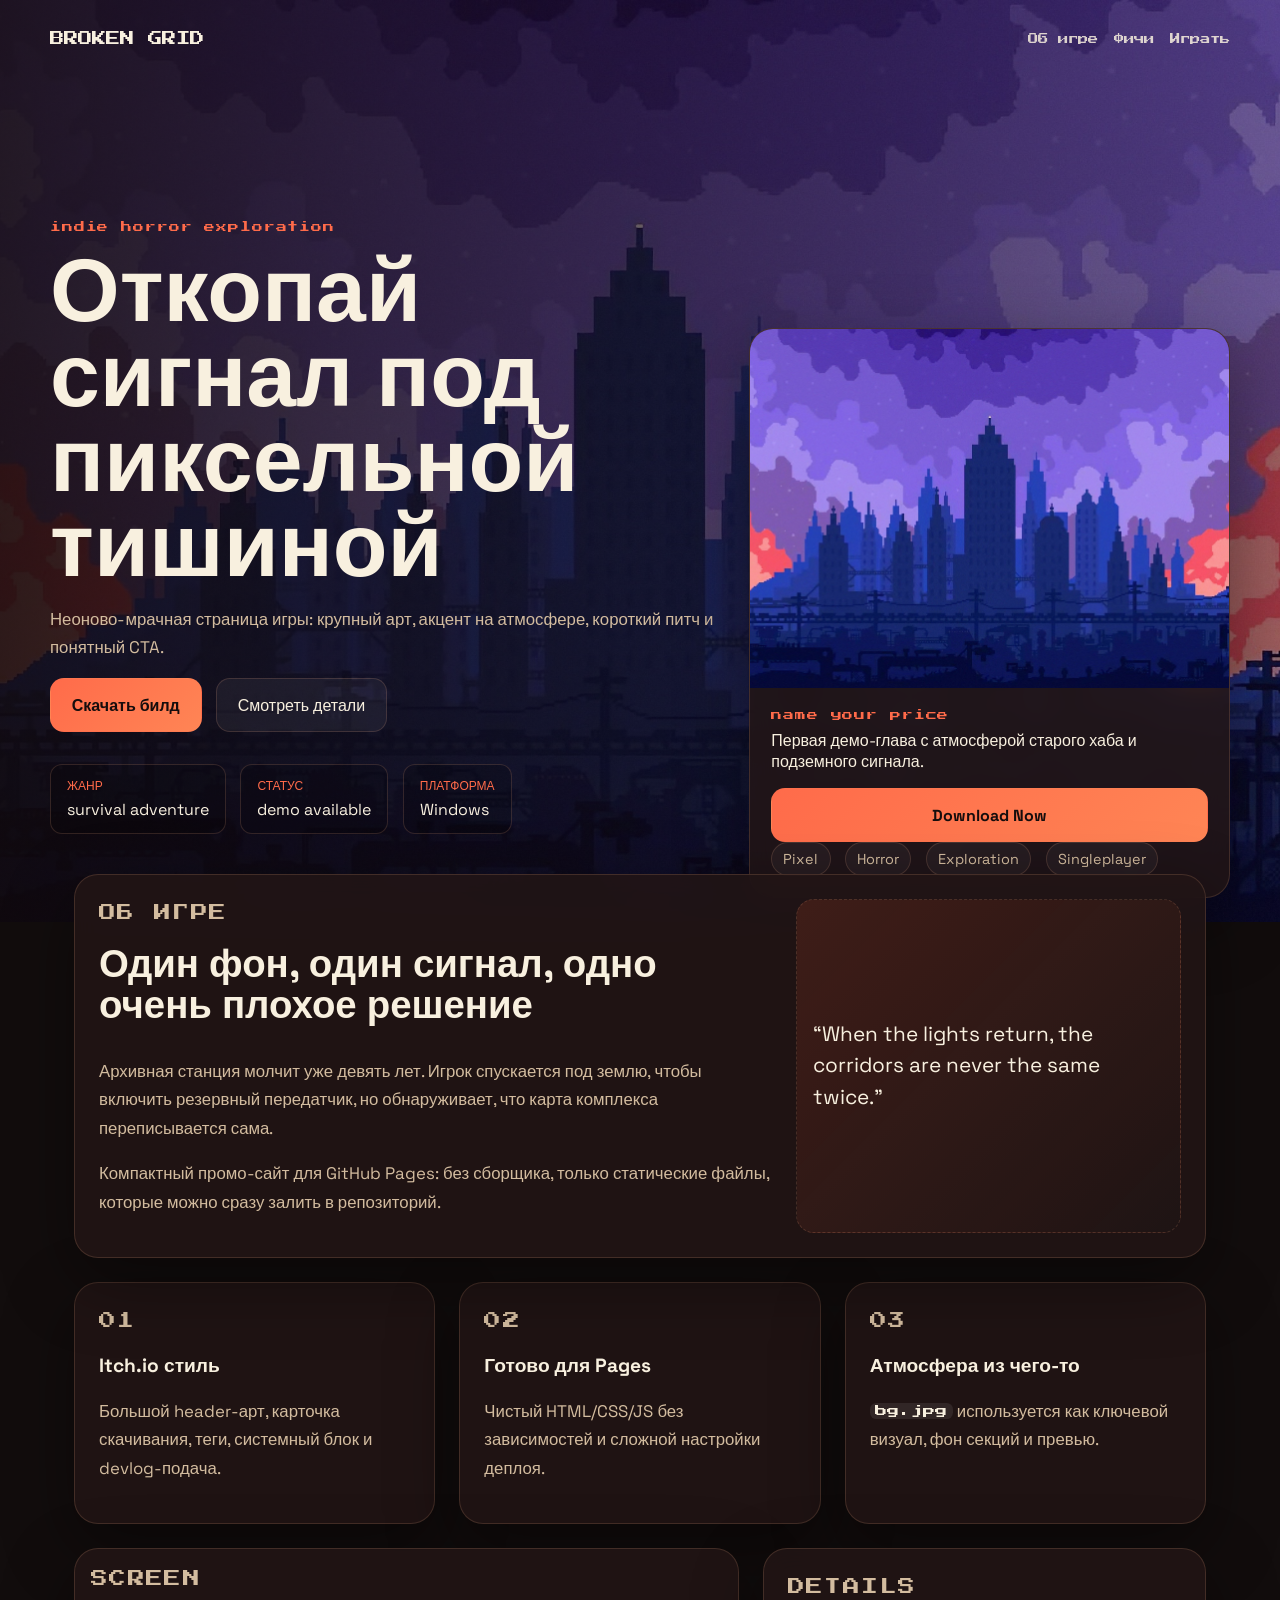
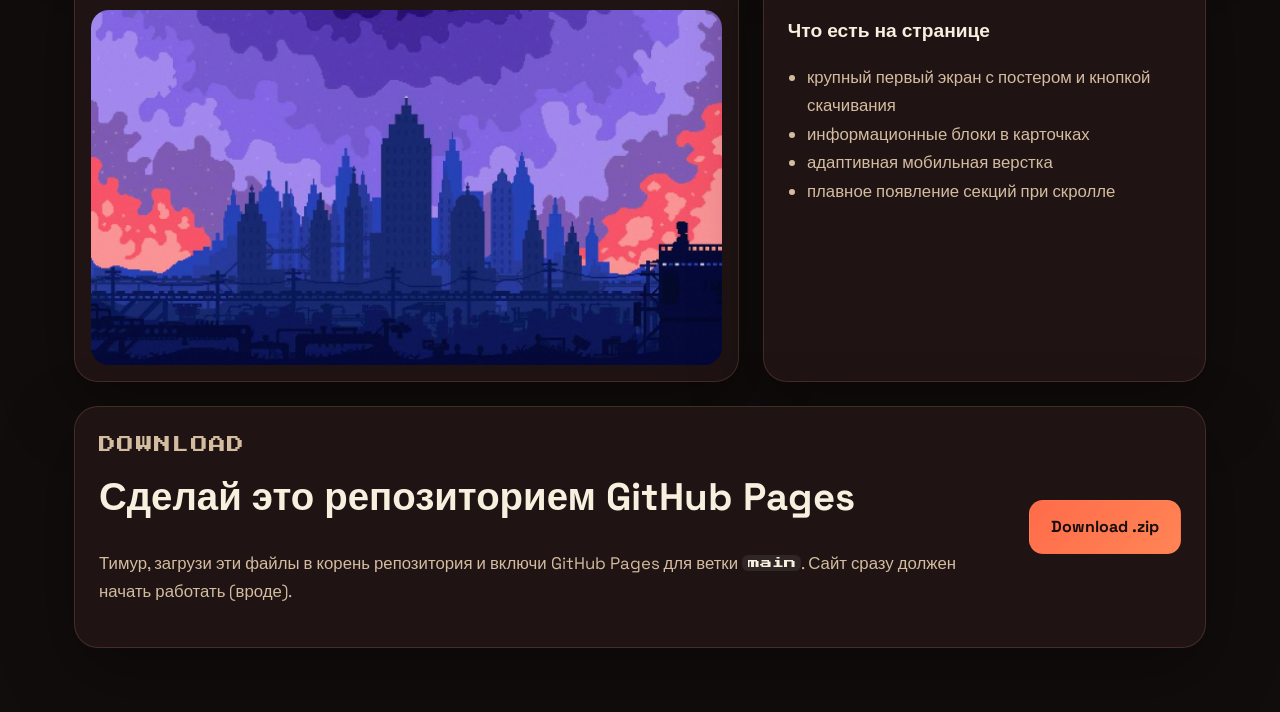
==== docs/index.html @ 84c924e5 "Add files via upload" ====
<!doctype html>
<html lang="ru">
  <head>
    <meta charset="UTF-8" />
    <meta name="viewport" content="width=device-width, initial-scale=1.0" />
    <title>BROKEN GRID</title>
    <meta
      name="description"
      content="Страница игры; Pages: трейлер, особенности, лор и кнопка запуска."
    />
    <link rel="preconnect" href="https://fonts.googleapis.com" />
    <link rel="preconnect" href="https://fonts.gstatic.com" crossorigin />
    <link
      href="https://fonts.googleapis.com/css2?family=Press+Start+2P&family=Space+Grotesk:wght@400;500;700&display=swap"
      rel="stylesheet"
    />
    <link rel="stylesheet" href="./styles.css" />
  </head>
  <body>
    <div class="page-shell">
      <header class="hero">
        <nav class="topbar">
          <a class="brand" href="#top">BROKEN GRID</a>
          <div class="topbar-links">
            <a href="#about">Об игре</a>
            <a href="#features">Фичи</a>
            <a href="#download">Играть</a>
          </div>
        </nav>

        <section class="hero-content" id="top">
          <div class="hero-copy">
            <p class="eyebrow">indie horror exploration</p>
            <h1>Откопай сигнал под пиксельной тишиной</h1>
            <p class="lead">
              Неоново-мрачная страница игры: крупный арт, акцент на
              атмосфере, короткий питч и понятный CTA.
            </p>
            <div class="hero-actions">
              <a class="button primary" href=https://drive.google.com/file/d/1cCQJC-DwzniLX0zbz59uKaA6DCs9H0Q5/view?usp=drive_link>Скачать билд</a>
              <a class="button secondary" href="#about">Смотреть детали</a>
            </div>
            <ul class="stats">
              <li><span>жанр</span> survival adventure</li>
              <li><span>статус</span> demo available</li>
              <li><span>платформа</span> Windows </li>
            </ul>
          </div>

          <aside class="purchase-card">
            <div class="cover-frame">
              <img src="./bg.jpg" alt="Постер игры BROKEN GRID" />
            </div>
            <div class="purchase-meta">
              <p class="price">name your price</p>
              <p class="meta-note">Первая демо-глава с атмосферой старого хаба и подземного сигнала.</p>
              <a class="button primary wide" href="#download">Download Now</a>
              <div class="tags">
                <span>Pixel</span>
                <span>Horror</span>
                <span>Exploration</span>
                <span>Singleplayer</span>
              </div>
            </div>
          </aside>
        </section>
      </header>

      <main class="content">
        <section class="panel story-panel" id="about">
          <div class="panel-copy">
            <p class="section-label">ОБ ИГРЕ</p>
            <h2>Один фон, один сигнал, одно очень плохое решение</h2>
            <p>
              Архивная станция молчит уже девять лет. Игрок спускается под землю,
              чтобы включить резервный передатчик, но обнаруживает, что карта
              комплекса переписывается сама.
            </p>
            <p>
              Компактный промо-сайт для GitHub Pages:
              без сборщика, только статические файлы, которые можно сразу залить в репозиторий.
            </p>
          </div>
          <div class="story-quote">
            <p>
              “When the lights return, the corridors are never the same twice.”
            </p>
          </div>
        </section>

        <section class="feature-grid" id="features">
          <article class="panel feature">
            <p class="section-label">01</p>
            <h3>Itch.io стиль</h3>
            <p>Большой header-арт, карточка скачивания, теги, системный блок и devlog-подача.</p>
          </article>
          <article class="panel feature">
            <p class="section-label">02</p>
            <h3>Готово для Pages</h3>
            <p>Чистый HTML/CSS/JS без зависимостей и сложной настройки деплоя.</p>
          </article>
          <article class="panel feature">
            <p class="section-label">03</p>
            <h3>Атмосфера из чего-то</h3>
            <p><code>bg.jpg</code> используется как ключевой визуал, фон секций и превью.</p>
          </article>
        </section>

        <section class="media-layout">
          <div class="panel media-card">
            <p class="section-label">SCREEN</p>
            <img src="./bg.jpg" alt="Скриншот игрового окружения" />
          </div>
          <div class="panel details-card">
            <p class="section-label">DETAILS</p>
            <h3>Что есть на странице</h3>
            <ul class="detail-list">
              <li>крупный первый экран с постером и кнопкой скачивания</li>
              <li>информационные блоки в карточках</li>
              <li>адаптивная мобильная верстка</li>
              <li>плавное появление секций при скролле</li>
            </ul>
          </div>
        </section>

        <section class="panel download-panel" id="download">
          <div>
            <p class="section-label">DOWNLOAD</p>
            <h2>Сделай это репозиторием GitHub Pages</h2>
            <p>
              Тимур, загрузи эти файлы в корень репозитория и включи GitHub Pages для ветки
              <code>main</code>. Сайт сразу должен начать работать (вроде).
            </p>
          </div>
          <div class="download-actions">
            <a class="button primary" href="#">Download .zip</a>
            <!-- <a class="button secondary" href="#">Run Web Demo</a> -->
          </div>
        </section>
      </main>
    </div>

    <script src="./script.js"></script>
  </body>
</html>
---- docs/styles.css ----
:root {
  --bg: #120d0d;
  --panel: rgba(34, 21, 21, 0.86);
  --panel-strong: rgba(27, 15, 15, 0.94);
  --text: #f8f0df;
  --muted: #d3bc9f;
  --accent: #ff6b4a;
  --accent-strong: #ff8555;
  --line: rgba(255, 180, 140, 0.16);
  --shadow: 0 24px 70px rgba(0, 0, 0, 0.38);
}

* {
  box-sizing: border-box;
}

html {
  scroll-behavior: smooth;
}

body {
  margin: 0;
  min-width: 320px;
  font-family: "Space Grotesk", sans-serif;
  color: var(--text);
  background:
    linear-gradient(rgba(18, 13, 13, 0.38), rgba(18, 13, 13, 0.92)),
    radial-gradient(circle at top, rgba(255, 108, 74, 0.18), transparent 30%),
    var(--bg);
}

body::before {
  content: "";
  position: fixed;
  inset: 0;
  background:
    linear-gradient(rgba(255, 255, 255, 0.02) 1px, transparent 1px),
    linear-gradient(90deg, rgba(255, 255, 255, 0.02) 1px, transparent 1px);
  background-size: 28px 28px;
  pointer-events: none;
  opacity: 0.28;
}

.page-shell {
  position: relative;
  isolation: isolate;
}

.hero {
  min-height: 100vh;
  padding: 1.5rem;
  background:
    linear-gradient(90deg, rgba(17, 9, 9, 0.88), rgba(17, 9, 9, 0.4)),
    url("./bg.jpg") center/cover no-repeat;
}

.topbar,
.hero-content,
.content {
  width: min(1180px, 100%);
  margin: 0 auto;
}

.topbar {
  display: flex;
  align-items: center;
  justify-content: space-between;
  gap: 1rem;
  padding: 0.5rem 0 2rem;
}

.brand,
.topbar-links a,
.eyebrow,
.section-label,
.price {
  font-family: "Press Start 2P", monospace;
}

.brand,
.topbar-links a {
  color: var(--text);
  text-decoration: none;
}

.brand {
  font-size: 0.9rem;
}

.topbar-links {
  display: flex;
  gap: 1rem;
  flex-wrap: wrap;
}

.topbar-links a {
  font-size: 0.65rem;
  opacity: 0.85;
}

.hero-content {
  display: grid;
  grid-template-columns: 1.25fr 0.9fr;
  gap: 2rem;
  align-items: end;
  min-height: calc(100vh - 80px);
}

.hero-content > *,
.feature-grid > *,
.media-layout > * {
  min-width: 0;
}

.hero-copy {
  max-width: 700px;
  padding: 2rem 0 4rem;
}

.eyebrow,
.section-label,
.price {
  color: var(--accent);
  font-size: 0.68rem;
  letter-spacing: 0.08em;
}

h1,
h2,
h3,
p,
li {
  margin-top: 0;
}

code {
  padding: 0.12rem 0.35rem;
  border-radius: 0.4rem;
  background: rgba(255, 255, 255, 0.08);
  color: var(--text);
  font-family: "Press Start 2P", monospace;
  font-size: 0.72em;
}

h1 {
  max-width: 12ch;
  margin: 1rem 0;
  font-size: clamp(2.8rem, 7vw, 6.4rem);
  line-height: 0.95;
}

h2 {
  font-size: clamp(1.8rem, 3vw, 3rem);
  line-height: 1.05;
}

h3 {
  font-size: 1.2rem;
}

.lead,
.panel p,
.detail-list {
  color: var(--muted);
  font-size: 1.05rem;
  line-height: 1.7;
}

.hero-actions,
.download-actions,
.tags,
.stats {
  display: flex;
  gap: 0.9rem;
  flex-wrap: wrap;
}

.button {
  display: inline-flex;
  align-items: center;
  justify-content: center;
  min-height: 52px;
  padding: 0.95rem 1.3rem;
  border: 1px solid var(--line);
  border-radius: 14px;
  color: var(--text);
  text-decoration: none;
  transition:
    transform 180ms ease,
    background 180ms ease,
    border-color 180ms ease;
}

.button:hover {
  transform: translateY(-2px);
}

.button.primary {
  background: linear-gradient(135deg, var(--accent), var(--accent-strong));
  border-color: transparent;
  color: #160d0d;
  font-weight: 700;
}

.button.secondary {
  background: rgba(255, 255, 255, 0.05);
}

.wide {
  width: 100%;
}

.stats {
  margin: 2rem 0 0;
  padding: 0;
  list-style: none;
}

.stats li {
  padding: 0.8rem 1rem;
  border: 1px solid var(--line);
  border-radius: 12px;
  background: rgba(0, 0, 0, 0.18);
}

.stats span {
  display: block;
  margin-bottom: 0.35rem;
  color: var(--accent);
  font-size: 0.75rem;
  text-transform: uppercase;
}

.purchase-card,
.panel {
  border: 1px solid var(--line);
  border-radius: 24px;
  background: var(--panel);
  box-shadow: var(--shadow);
  backdrop-filter: blur(12px);
  overflow: hidden;
}

.cover-frame {
  aspect-ratio: 4 / 3;
  overflow: hidden;
}

.cover-frame img {
  width: 100%;
  height: 100%;
  object-fit: cover;
  display: block;
}

.purchase-meta {
  padding: 1.3rem;
}

.meta-note {
  margin-bottom: 1rem;
}

.tags span {
  padding: 0.45rem 0.7rem;
  border-radius: 999px;
  border: 1px solid var(--line);
  background: rgba(255, 255, 255, 0.04);
  font-size: 0.9rem;
  color: var(--muted);
}

.content {
  padding: 2rem 1.5rem 4rem;
}

.panel {
  padding: 1.5rem;
}

.story-panel,
.media-layout,
.download-panel {
  display: grid;
  gap: 1.5rem;
}

.story-panel {
  grid-template-columns: 1.4fr 0.8fr;
  margin-top: -5rem;
  position: relative;
  z-index: 1;
}

.story-quote {
  display: flex;
  align-items: center;
  padding: 1rem;
  border: 1px dashed var(--line);
  border-radius: 18px;
  background:
    linear-gradient(135deg, rgba(255, 107, 74, 0.16), rgba(255, 255, 255, 0.02)),
    var(--panel-strong);
}

.story-quote p {
  margin: 0;
  color: var(--text);
  font-size: 1.3rem;
  line-height: 1.5;
}

.feature-grid {
  display: grid;
  grid-template-columns: repeat(3, 1fr);
  gap: 1.5rem;
  margin: 1.5rem 0;
}

.media-layout {
  grid-template-columns: 1.2fr 0.8fr;
}

.media-card {
  padding: 1rem;
}

.media-card img {
  display: block;
  width: 100%;
  height: auto;
  aspect-ratio: 16 / 9;
  object-fit: cover;
  border-radius: 18px;
}

.detail-list {
  margin: 0;
  padding-left: 1.2rem;
}

.download-panel {
  grid-template-columns: 1.2fr auto;
  align-items: center;
  margin-top: 1.5rem;
}

.reveal {
  opacity: 0;
  transform: translateY(24px);
  transition:
    opacity 450ms ease,
    transform 450ms ease;
}

.reveal.is-visible {
  opacity: 1;
  transform: translateY(0);
}

@media (max-width: 980px) {
  .hero-content,
  .story-panel,
  .feature-grid,
  .media-layout,
  .download-panel {
    grid-template-columns: 1fr;
  }

  .story-panel {
    margin-top: -2.5rem;
  }

  .purchase-card {
    max-width: 540px;
  }

  .media-card img {
    aspect-ratio: 16 / 10;
  }
}

@media (max-width: 640px) {
  .hero,
  .content {
    padding-left: 1rem;
    padding-right: 1rem;
  }

  .topbar {
    align-items: flex-start;
    flex-direction: column;
    padding-bottom: 1rem;
  }

  .brand {
    font-size: 0.75rem;
  }

  .topbar-links a,
  .eyebrow,
  .section-label,
  .price {
    font-size: 0.55rem;
  }

  h1 {
    max-width: none;
  }

  .lead,
  .panel p,
  .detail-list {
    font-size: 0.98rem;
  }

  .button {
    width: 100%;
  }

  .media-card img {
    aspect-ratio: 4 / 3;
  }
}
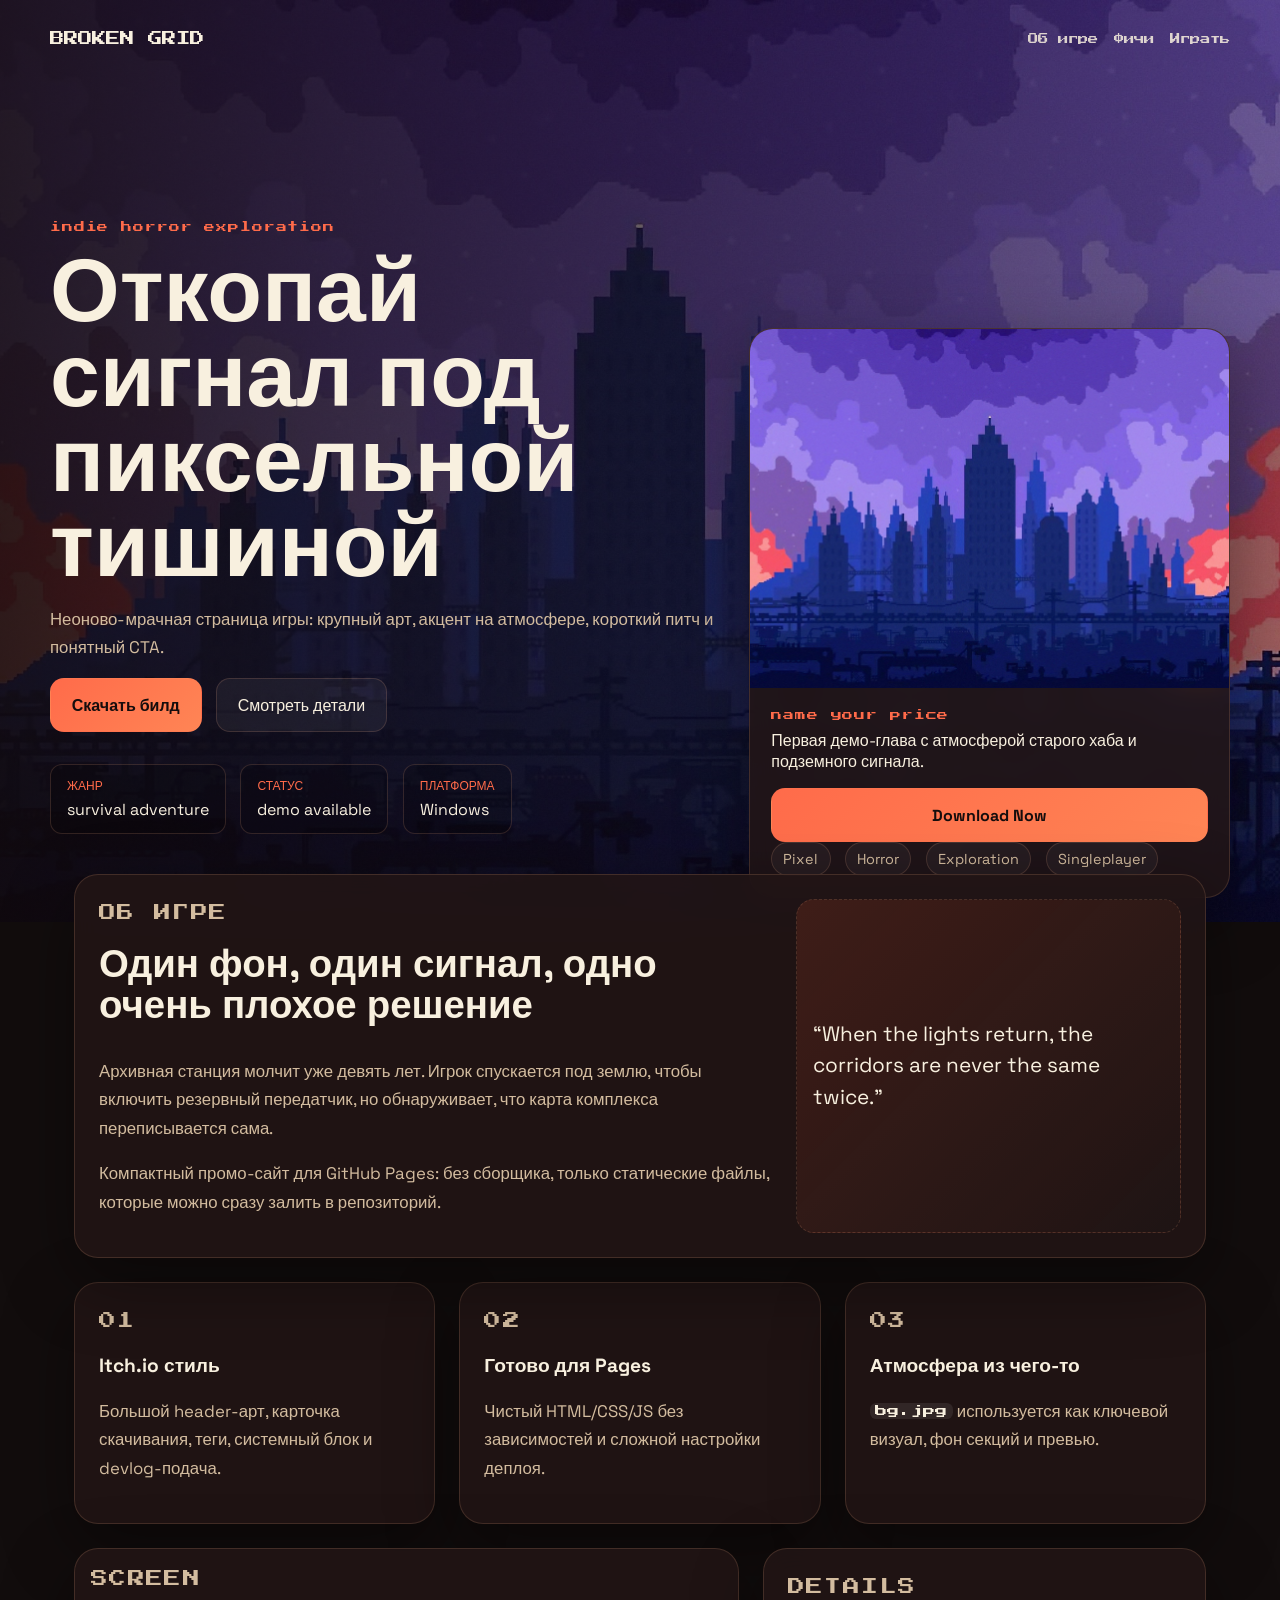
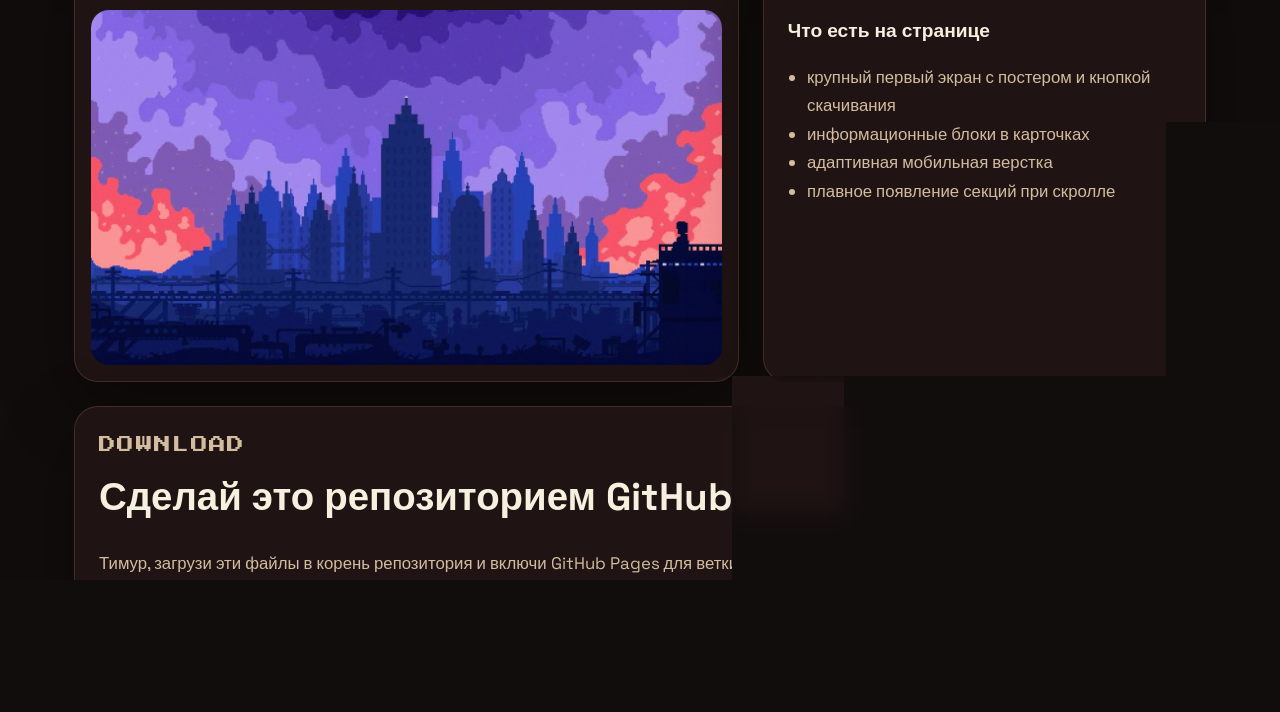
==== commit c6828e6a: "Update index.html" ====
--- a/docs/index.html
+++ b/docs/index.html
@@ -37,7 +37,7 @@
               атмосфере, короткий питч и понятный CTA.
             </p>
             <div class="hero-actions">
-              <a class="button primary" href=https://drive.google.com/file/d/1cCQJC-DwzniLX0zbz59uKaA6DCs9H0Q5/view?usp=drive_link>Скачать билд</a>
+              <a class="button primary" href=https://drive.google.com/file/d/1jmwDjTha9ejDt3h5dbZzUNZtJuYs-OEx/view?usp=sharing>Скачать билд</a>
               <a class="button secondary" href="#about">Смотреть детали</a>
             </div>
             <ul class="stats">
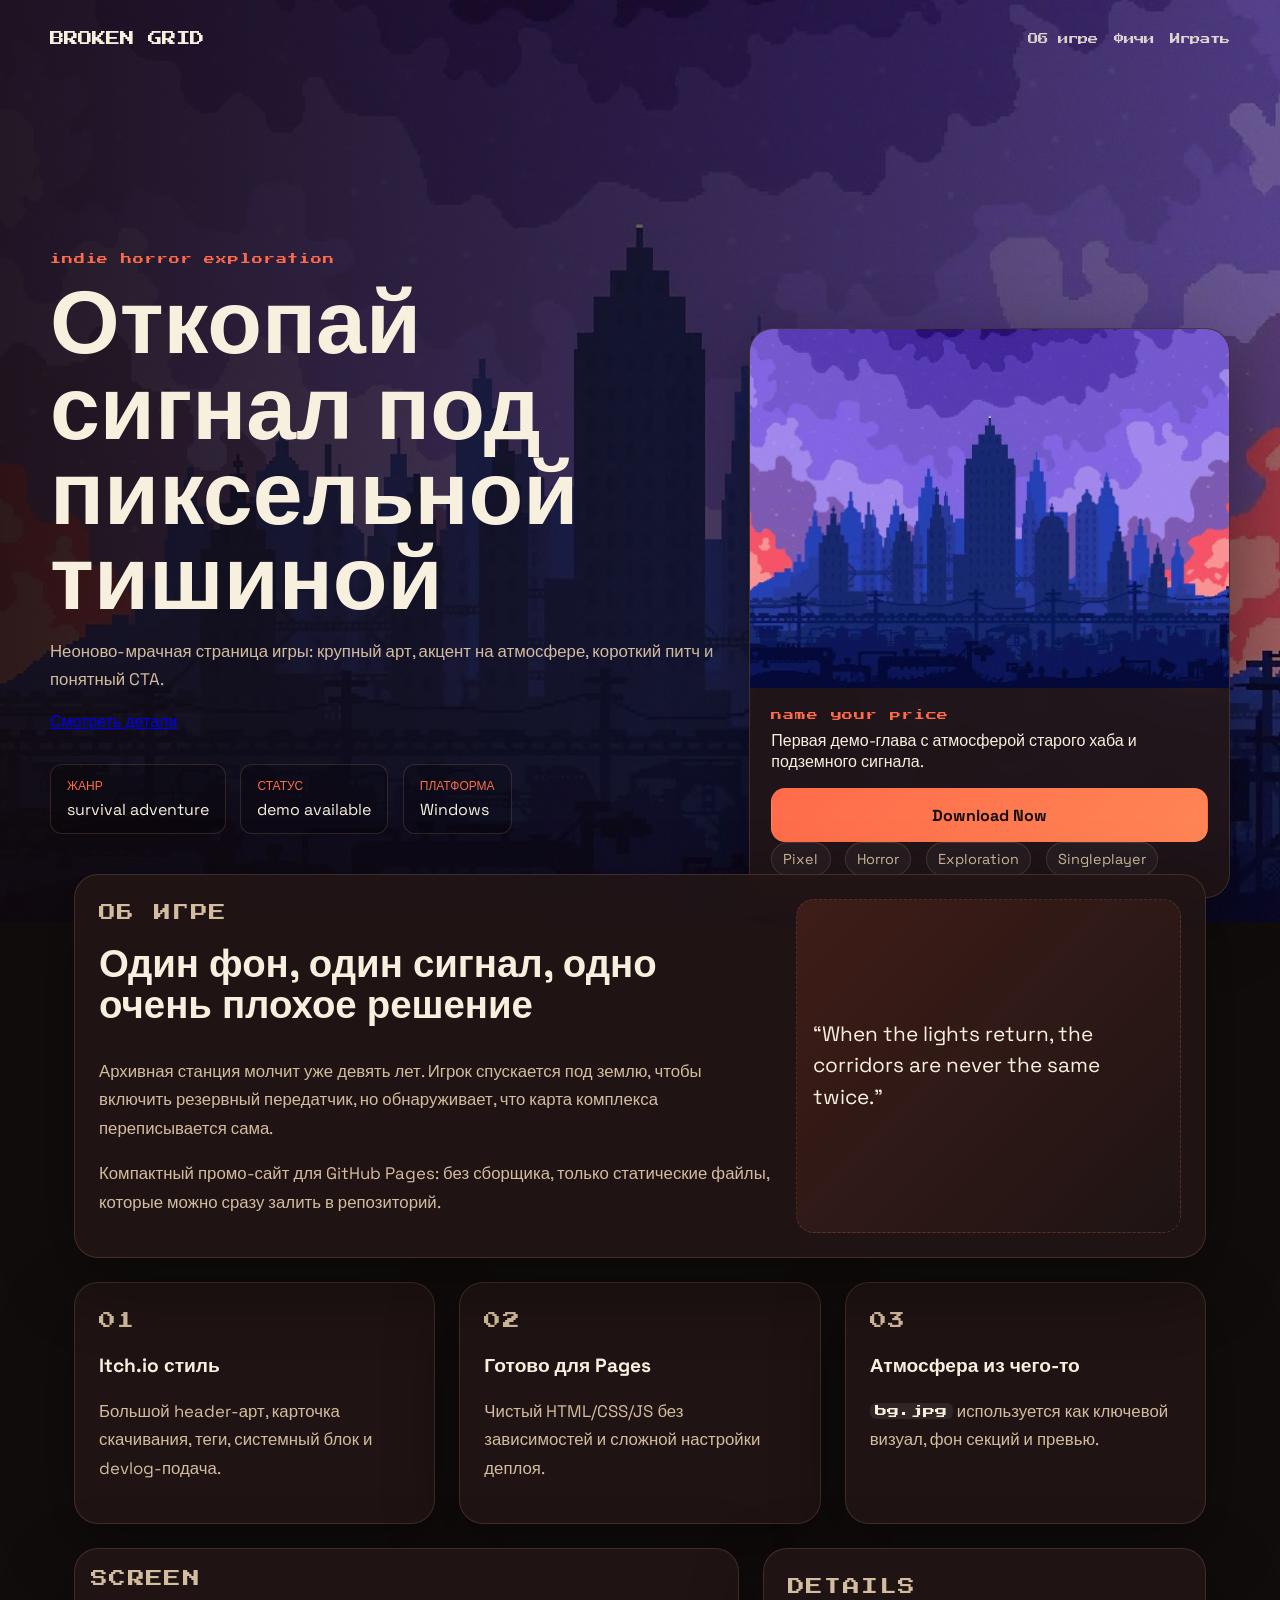
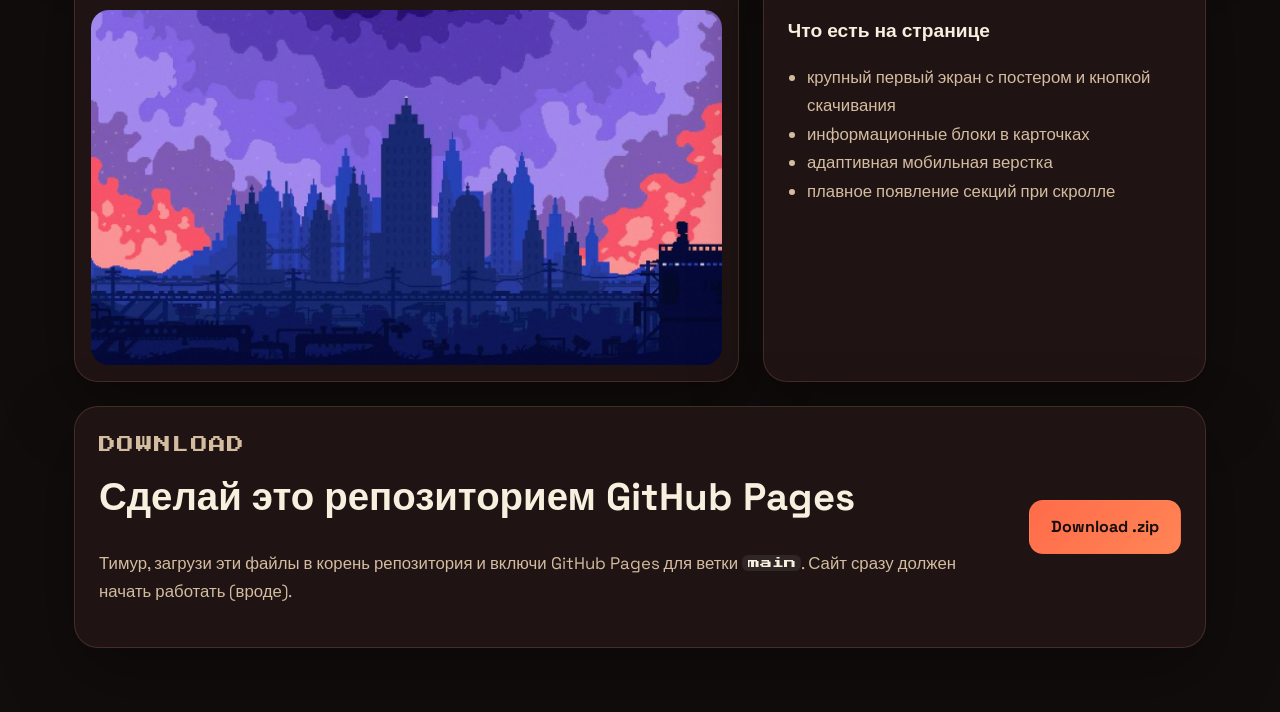
==== commit 719c09f8: "Update index.html" ====
--- a/docs/index.html
+++ b/docs/index.html
@@ -37,7 +37,7 @@
               атмосфере, короткий питч и понятный CTA.
             </p>
             <div class="hero-actions">
-              <a class="button primary" href=https://drive.google.com/file/d/1jmwDjTha9ejDt3h5dbZzUNZtJuYs-OEx/view?usp=sharing>Скачать билд</a>
+              <a class="https://drive.google.com/file/d/1jmwDjTha9ejDt3h5dbZzUNZtJuYs-OEx/view?usp=sharing>Скачать билд</a>
               <a class="button secondary" href="#about">Смотреть детали</a>
             </div>
             <ul class="stats">
